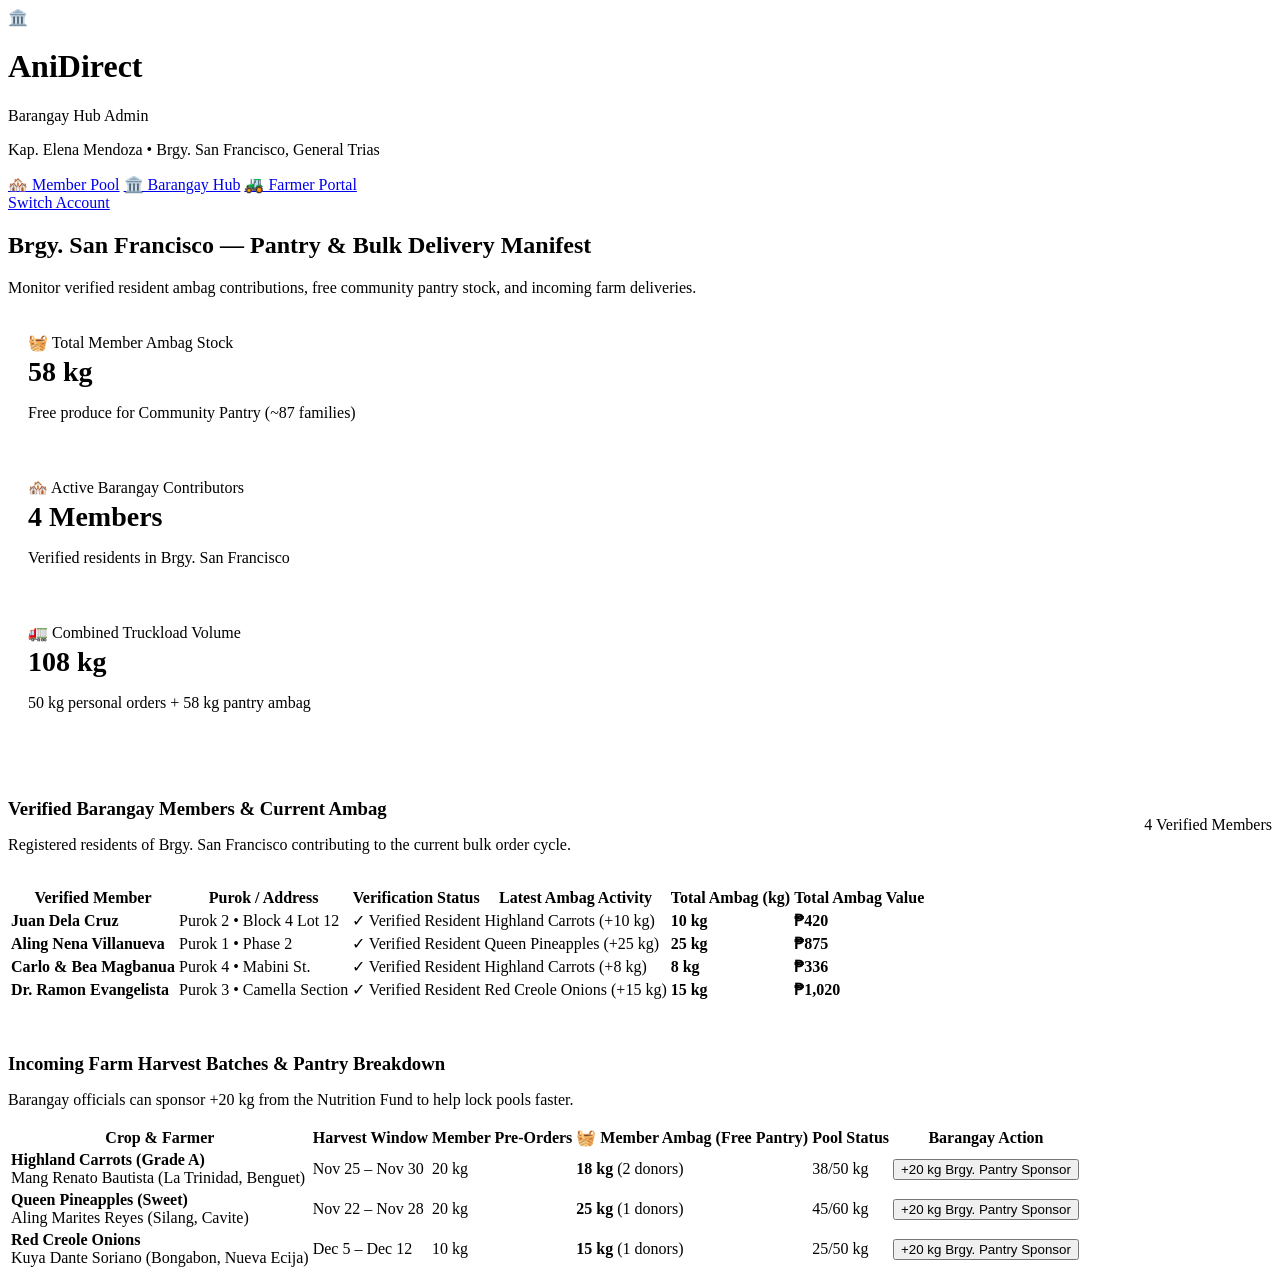
==== barangay.html @ 3eaff404 "Initial Commit" ====
<!DOCTYPE html>
<html lang="en">
<head>
  <meta charset="UTF-8" />
  <meta name="viewport" content="width=device-width, initial-scale=1.0" />
  <title>AniDirect — Barangay Pantry Coordinator</title>
  <link rel="preconnect" href="https://fonts.googleapis.com" />
  <link rel="preconnect" href="https://fonts.gstatic.com" crossorigin />
  <link href="https://fonts.googleapis.com/css2?family=Plus+Jakarta+Sans:wght@400;500;600;700;800&display=swap" rel="stylesheet" />
  <link rel="stylesheet" href="style.css" />
</head>
<body>
  <header class="navbar">
    <div class="nav-container">
      <div class="brand">
        <div class="logo-mark">🏛️</div>
        <div>
          <div class="brand-title-row">
            <h1>AniDirect</h1>
            <span class="sdg-pill">Barangay Hub Admin</span>
          </div>
          <p id="barangay-admin-subtitle">Kap. Elena Mendoza • Brgy. San Francisco, General Trias</p>
        </div>
      </div>

      <div class="nav-actions">
        <nav class="role-switcher">
          <a href="index.html" class="tab-btn">🏘️ Member Pool</a>
          <a href="barangay.html" class="tab-btn active">🏛️ Barangay Hub</a>
          <a href="farmer.html" class="tab-btn">🚜 Farmer Portal</a>
        </nav>
        <a href="login.html" class="switch-account-btn">Switch Account</a>
      </div>
    </div>
  </header>

  <main class="container">
    <div class="section-header">
      <div>
        <h2>Brgy. San Francisco — Pantry &amp; Bulk Delivery Manifest</h2>
        <p class="subtitle">Monitor verified resident ambag contributions, free community pantry stock, and incoming farm deliveries.</p>
      </div>
    </div>

    <!-- Summary Cards -->
    <div class="grid" style="margin-bottom: 2rem;" id="barangay-summary-cards"></div>

    <!-- Verified Barangay Members & Current Ambag Table -->
    <div class="form-card" style="max-width: 100%; overflow-x: auto; margin-bottom: 2rem;">
      <div style="display: flex; justify-content: space-between; align-items: center; flex-wrap: wrap; gap: 0.5rem; margin-bottom: 1rem;">
        <div>
          <h3 style="margin-bottom: 0.2rem;">Verified Barangay Members &amp; Current Ambag</h3>
          <p class="subtitle">Registered residents of Brgy. San Francisco contributing to the current bulk order cycle.</p>
        </div>
        <span class="badge" id="verified-member-count">0 Verified Members</span>
      </div>

      <table class="manifest-table">
        <thead>
          <tr>
            <th>Verified Member</th>
            <th>Purok / Address</th>
            <th>Verification Status</th>
            <th>Latest Ambag Activity</th>
            <th>Total Ambag (kg)</th>
            <th>Total Ambag Value</th>
          </tr>
        </thead>
        <tbody id="verified-members-body"></tbody>
      </table>
    </div>

    <!-- Incoming Harvest Batches Table -->
    <div class="form-card" style="max-width: 100%; overflow-x: auto;">
      <h3 style="margin-bottom: 0.25rem;">Incoming Farm Harvest Batches &amp; Pantry Breakdown</h3>
      <p class="subtitle" style="margin-bottom: 1rem;">Barangay officials can sponsor +20 kg from the Nutrition Fund to help lock pools faster.</p>

      <table class="manifest-table">
        <thead>
          <tr>
            <th>Crop &amp; Farmer</th>
            <th>Harvest Window</th>
            <th>Member Pre-Orders</th>
            <th>🧺 Member Ambag (Free Pantry)</th>
            <th>Pool Status</th>
            <th>Barangay Action</th>
          </tr>
        </thead>
        <tbody id="barangay-manifest-body"></tbody>
      </table>
    </div>
  </main>

  <div id="toast" class="toast hidden"></div>

  <script src="js/storage.js"></script>
  <script src="js/barangay.js"></script>
</body>
</html>
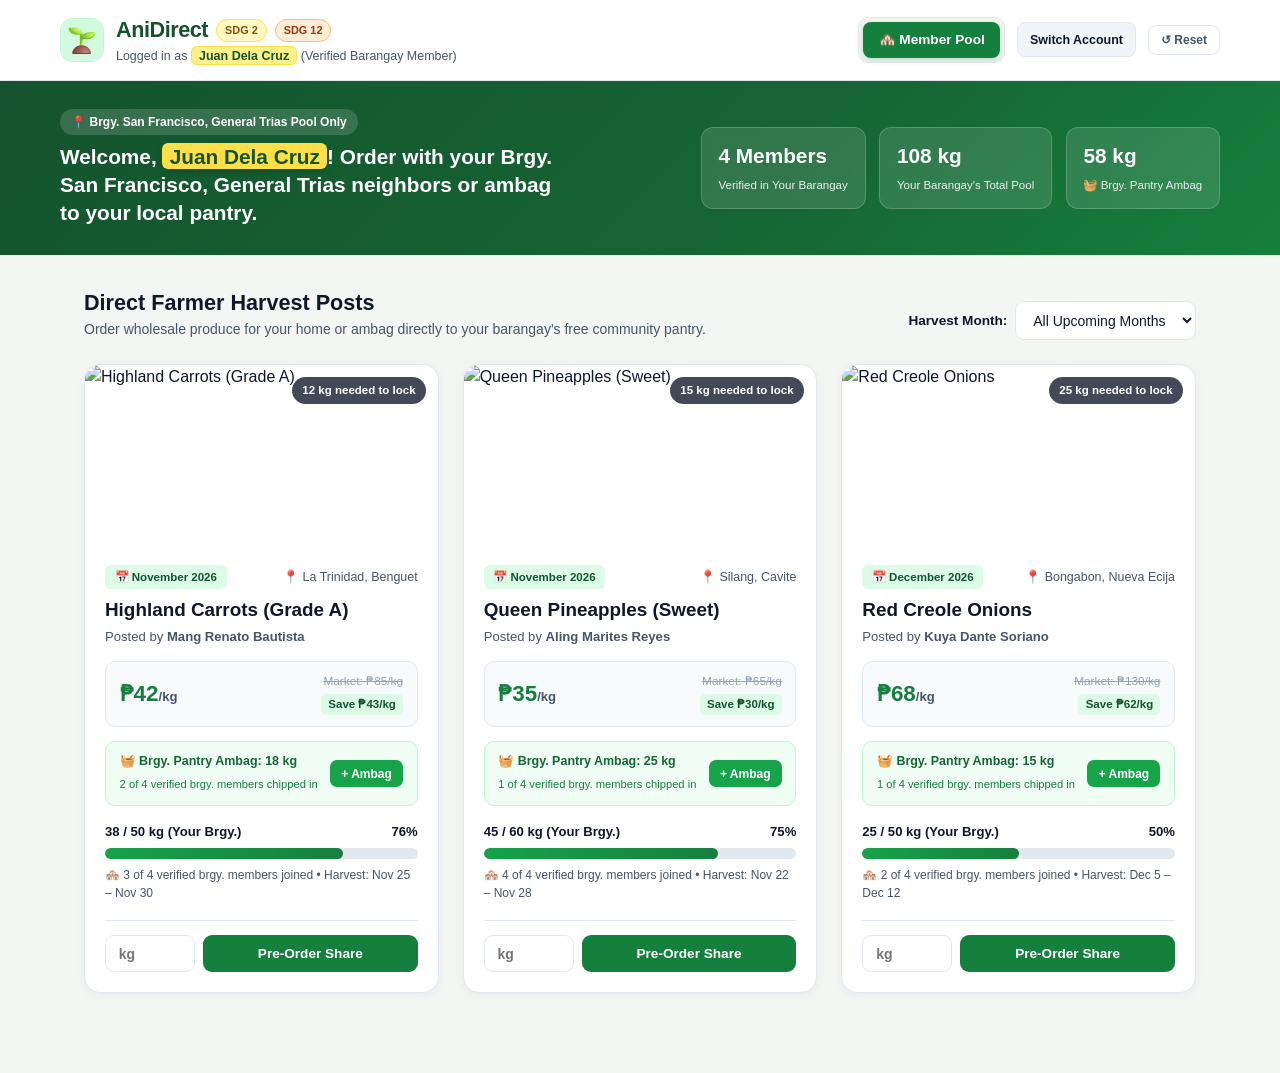
==== commit 0b959034: "2nd Version" ====
--- a/barangay.html
+++ b/barangay.html
@@ -4,6 +4,7 @@
   <meta charset="UTF-8" />
   <meta name="viewport" content="width=device-width, initial-scale=1.0" />
   <title>AniDirect — Barangay Pantry Coordinator</title>
+  <link rel="icon" type="image/jpeg" href="logo.jpg" />
   <link rel="preconnect" href="https://fonts.googleapis.com" />
   <link rel="preconnect" href="https://fonts.gstatic.com" crossorigin />
   <link href="https://fonts.googleapis.com/css2?family=Plus+Jakarta+Sans:wght@400;500;600;700;800&display=swap" rel="stylesheet" />
@@ -13,7 +14,7 @@
   <header class="navbar">
     <div class="nav-container">
       <div class="brand">
-        <div class="logo-mark">🏛️</div>
+        <img src="logo.png" alt="AniDirect Logo" class="logo-mark" />
         <div>
           <div class="brand-title-row">
             <h1>AniDirect</h1>
@@ -24,11 +25,7 @@
       </div>
 
       <div class="nav-actions">
-        <nav class="role-switcher">
-          <a href="index.html" class="tab-btn">🏘️ Member Pool</a>
-          <a href="barangay.html" class="tab-btn active">🏛️ Barangay Hub</a>
-          <a href="farmer.html" class="tab-btn">🚜 Farmer Portal</a>
-        </nav>
+        <nav class="role-switcher"></nav>
         <a href="login.html" class="switch-account-btn">Switch Account</a>
       </div>
     </div>
@@ -73,7 +70,7 @@
     <!-- Incoming Harvest Batches Table -->
     <div class="form-card" style="max-width: 100%; overflow-x: auto;">
       <h3 style="margin-bottom: 0.25rem;">Incoming Farm Harvest Batches &amp; Pantry Breakdown</h3>
-      <p class="subtitle" style="margin-bottom: 1rem;">Barangay officials can sponsor +20 kg from the Nutrition Fund to help lock pools faster.</p>
+      <p class="subtitle" style="margin-bottom: 1rem;">Barangay officials can sponsor +10 kg from the Nutrition Fund to help lock pools faster.</p>
 
       <table class="manifest-table">
         <thead>
@@ -89,6 +86,17 @@
         <tbody id="barangay-manifest-body"></tbody>
       </table>
     </div>
+
+    <!-- Live Farmer Harvest Posts Feed -->
+    <div style="margin-top: 2.5rem;">
+      <div class="section-header">
+        <div>
+          <h2>Active Farmer Harvest Posts</h2>
+          <p class="subtitle">Live listings posted by partner farmers available to Brgy. San Francisco.</p>
+        </div>
+      </div>
+      <div id="barangay-harvest-feed" class="grid"></div>
+    </div>
   </main>
 
   <div id="toast" class="toast hidden"></div>
--- a/style.css
+++ b/style.css
@@ -0,0 +1,963 @@
+:root {
+  --primary: #15803d;
+  --primary-dark: #14532d;
+  --primary-light: #dcfce7;
+  --accent: #d97706;
+  --accent-light: #fef3c7;
+  --bg: #f4f6f4;
+  --card-bg: #ffffff;
+  --text: #0f172a;
+  --muted: #475569;
+  --border: #e2e8f0;
+  --shadow-sm: 0 2px 8px rgba(15, 23, 42, 0.05);
+  --shadow-md: 0 10px 25px rgba(15, 23, 42, 0.08);
+}
+
+* {
+  box-sizing: border-box;
+  margin: 0;
+  padding: 0;
+  font-family: "Plus Jakarta Sans", -apple-system, BlinkMacSystemFont, sans-serif;
+}
+
+body {
+  background-color: var(--bg);
+  color: var(--text);
+  line-height: 1.5;
+  padding-bottom: 3rem;
+}
+
+.hidden {
+  display: none !important;
+}
+
+/* Navbar */
+.navbar {
+  background: rgba(255, 255, 255, 0.95);
+  backdrop-filter: blur(8px);
+  border-bottom: 1px solid var(--border);
+  padding: 0.9rem 1.5rem;
+  position: sticky;
+  top: 0;
+  z-index: 20;
+}
+
+.nav-container {
+  max-width: 1160px;
+  margin: 0 auto;
+  display: flex;
+  flex-wrap: wrap;
+  justify-content: space-between;
+  align-items: center;
+  gap: 1rem;
+}
+
+.brand {
+  display: flex;
+  align-items: center;
+  gap: 0.75rem;
+}
+
+.logo-mark {
+  width: 44px;
+  height: 44px;
+  object-fit: cover;
+  border-radius: 12px;
+  background: #cdfce0;
+  border: 1px solid #bbf7d0;
+  display: block;
+}
+
+.logo-mark.large {
+  width: 68px;
+  height: 68px;
+  border-radius: 16px;
+  margin: 0 auto 0.75rem;
+}
+
+.brand-title-row {
+  display: flex;
+  align-items: center;
+  flex-wrap: wrap;
+  gap: 0.5rem;
+}
+
+.brand h1 {
+  font-size: 1.35rem;
+  font-weight: 800;
+  color: var(--primary-dark);
+  letter-spacing: -0.02em;
+}
+
+.sdg-pill {
+  font-size: 0.68rem;
+  font-weight: 700;
+  background: #fef9c3;
+  color: #854d0e;
+  padding: 0.15rem 0.5rem;
+  border-radius: 999px;
+  border: 1px solid #fde047;
+}
+
+.sdg-pill.alt {
+  background: #ffedd5;
+  color: #9a3412;
+  border-color: #fdba74;
+}
+
+.brand p {
+  font-size: 0.78rem;
+  color: var(--muted);
+}
+
+.nav-actions {
+  display: flex;
+  align-items: center;
+  gap: 0.75rem;
+  flex-wrap: wrap;
+}
+
+.role-switcher {
+  background: var(--bg);
+  padding: 0.25rem;
+  border-radius: 10px;
+  border: 1px solid var(--border);
+  display: flex;
+  gap: 0.25rem;
+}
+
+.tab-btn {
+  text-decoration: none;
+  display: inline-block;
+  padding: 0.5rem 0.95rem;
+  border-radius: 8px;
+  border: none;
+  background: transparent;
+  color: var(--muted);
+  font-weight: 600;
+  font-size: 0.85rem;
+  cursor: pointer;
+  transition: all 0.2s;
+}
+
+.tab-btn.active {
+  background: var(--primary);
+  color: white;
+  box-shadow: 0 2px 6px rgba(21, 128, 61, 0.25);
+}
+
+.switch-account-btn {
+  text-decoration: none;
+  background: #f1f5f9;
+  color: var(--text);
+  border: 1px solid var(--border);
+  padding: 0.45rem 0.75rem;
+  border-radius: 8px;
+  font-size: 0.78rem;
+  font-weight: 700;
+}
+
+.switch-account-btn:hover {
+  background: #e2e8f0;
+}
+
+.reset-btn {
+  background: white;
+  border: 1px solid var(--border);
+  color: var(--muted);
+  padding: 0.45rem 0.75rem;
+  border-radius: 8px;
+  font-size: 0.75rem;
+  font-weight: 600;
+  cursor: pointer;
+  transition: all 0.2s;
+}
+
+.reset-btn:hover {
+  border-color: #fca5a5;
+  color: #dc2626;
+  background: #fef2f2;
+}
+
+/* Highlighted Logged-in User Name */
+.user-highlight {
+  background: #fef08a;
+  color: #14532d;
+  font-weight: 800;
+  padding: 0.1rem 0.45rem;
+  border-radius: 6px;
+  border: 1px solid #fde047;
+}
+
+.impact-banner .user-highlight {
+  background: #fde047;
+  color: #14532d;
+  border: none;
+  box-shadow: 0 2px 6px rgba(0, 0, 0, 0.15);
+}
+
+/* Impact Hero Banner */
+.impact-banner {
+  background: linear-gradient(135deg, #14532d 0%, #166534 60%, #15803d 100%);
+  color: white;
+  padding: 1.75rem 1.5rem;
+}
+
+.impact-container {
+  max-width: 1160px;
+  margin: 0 auto;
+  display: flex;
+  flex-wrap: wrap;
+  justify-content: space-between;
+  align-items: center;
+  gap: 1.5rem;
+}
+
+.impact-intro {
+  max-width: 500px;
+}
+
+.hub-tag {
+  display: inline-block;
+  background: rgba(255, 255, 255, 0.15);
+  padding: 0.25rem 0.7rem;
+  border-radius: 999px;
+  font-size: 0.75rem;
+  font-weight: 600;
+  margin-bottom: 0.5rem;
+}
+
+.impact-intro h2 {
+  font-size: 1.3rem;
+  font-weight: 700;
+  line-height: 1.35;
+}
+
+.impact-stats {
+  display: flex;
+  flex-wrap: wrap;
+  gap: 0.85rem;
+}
+
+.stat-box {
+  background: rgba(255, 255, 255, 0.12);
+  backdrop-filter: blur(6px);
+  border: 1px solid rgba(255, 255, 255, 0.2);
+  padding: 0.8rem 1.05rem;
+  border-radius: 12px;
+  min-width: 145px;
+}
+
+.stat-value {
+  font-size: 1.3rem;
+  font-weight: 800;
+  display: block;
+}
+
+.stat-label {
+  font-size: 0.72rem;
+  opacity: 0.9;
+}
+
+/* Main Container */
+.container {
+  max-width: 1160px;
+  margin: 2rem auto;
+  padding: 0 1.5rem;
+}
+
+.section-header {
+  display: flex;
+  flex-wrap: wrap;
+  justify-content: space-between;
+  align-items: flex-end;
+  gap: 1rem;
+  margin-bottom: 1.5rem;
+}
+
+.section-header h2 {
+  font-size: 1.35rem;
+  font-weight: 800;
+}
+
+.subtitle {
+  font-size: 0.875rem;
+  color: var(--muted);
+}
+
+.filter-group {
+  display: flex;
+  align-items: center;
+  gap: 0.5rem;
+  font-size: 0.85rem;
+  font-weight: 600;
+}
+
+select,
+input[type="text"],
+input[type="number"] {
+  padding: 0.6rem 0.8rem;
+  border: 1px solid var(--border);
+  border-radius: 9px;
+  font-size: 0.875rem;
+  background: white;
+  color: var(--text);
+}
+
+select:focus,
+input:focus {
+  outline: 2px solid var(--primary-light);
+  border-color: var(--primary);
+}
+
+/* Harvest Cards Grid */
+.grid {
+  display: grid;
+  grid-template-columns: repeat(auto-fill, minmax(335px, 1fr));
+  gap: 1.5rem;
+}
+
+.card {
+  background: var(--card-bg);
+  border: 1px solid var(--border);
+  border-radius: 16px;
+  overflow: hidden;
+  display: flex;
+  flex-direction: column;
+  box-shadow: var(--shadow-sm);
+  transition: transform 0.2s ease, box-shadow 0.2s ease;
+}
+
+.card:hover {
+  transform: translateY(-3px);
+  box-shadow: var(--shadow-md);
+}
+
+.card-img-wrap {
+  position: relative;
+  height: 180px;
+}
+
+.card-img {
+  width: 100%;
+  height: 100%;
+  object-fit: cover;
+}
+
+.status-ribbon {
+  position: absolute;
+  top: 12px;
+  right: 12px;
+  background: rgba(15, 23, 42, 0.78);
+  color: white;
+  font-size: 0.72rem;
+  font-weight: 700;
+  padding: 0.3rem 0.65rem;
+  border-radius: 999px;
+  backdrop-filter: blur(4px);
+}
+
+.status-ribbon.locked {
+  background: var(--accent);
+}
+
+.card-body {
+  padding: 1.25rem;
+  display: flex;
+  flex-direction: column;
+  flex: 1;
+}
+
+.card-meta {
+  display: flex;
+  justify-content: space-between;
+  align-items: center;
+  margin-bottom: 0.45rem;
+}
+
+.badge {
+  background: var(--primary-light);
+  color: var(--primary-dark);
+  font-size: 0.72rem;
+  font-weight: 700;
+  padding: 0.2rem 0.6rem;
+  border-radius: 6px;
+}
+
+.location {
+  font-size: 0.78rem;
+  font-weight: 500;
+  color: var(--muted);
+}
+
+.card h3 {
+  font-size: 1.18rem;
+  font-weight: 700;
+  margin-bottom: 0.15rem;
+}
+
+.farmer-name {
+  font-size: 0.82rem;
+  color: var(--muted);
+  margin-bottom: 0.9rem;
+}
+
+/* Price Comparison Box */
+.price-box {
+  background: #f8fafc;
+  border: 1px solid var(--border);
+  padding: 0.7rem 0.85rem;
+  border-radius: 10px;
+  display: flex;
+  justify-content: space-between;
+  align-items: center;
+  margin-bottom: 0.85rem;
+}
+
+.bulk-price {
+  font-size: 1.4rem;
+  font-weight: 800;
+  color: var(--primary);
+}
+
+.bulk-price span {
+  font-size: 0.82rem;
+  font-weight: 600;
+  color: var(--muted);
+}
+
+.market-compare {
+  text-align: right;
+}
+
+.old-price {
+  font-size: 0.74rem;
+  text-decoration: line-through;
+  color: #94a3b8;
+  display: block;
+}
+
+.savings-pill {
+  display: inline-block;
+  margin-top: 0.15rem;
+  background: var(--primary-light);
+  color: var(--primary-dark);
+  font-size: 0.72rem;
+  font-weight: 700;
+  padding: 0.12rem 0.45rem;
+  border-radius: 5px;
+}
+
+/* Community Pantry Ambag Box */
+.ambag-box {
+  background: #f0fdf4;
+  border: 1px solid #bbf7d0;
+  padding: 0.65rem 0.85rem;
+  border-radius: 10px;
+  margin-bottom: 0.95rem;
+  display: flex;
+  justify-content: space-between;
+  align-items: center;
+  gap: 0.5rem;
+}
+
+.ambag-title {
+  display: block;
+  font-size: 0.78rem;
+  font-weight: 700;
+  color: #166534;
+}
+
+.ambag-sub {
+  font-size: 0.7rem;
+  color: #15803d;
+}
+
+.ambag-btn {
+  background: #16a34a;
+  color: white;
+  border: none;
+  padding: 0.4rem 0.7rem;
+  border-radius: 7px;
+  font-size: 0.75rem;
+  font-weight: 700;
+  cursor: pointer;
+  white-space: nowrap;
+  transition: background 0.2s;
+}
+
+.ambag-btn:hover {
+  background: #15803d;
+}
+
+/* Pool Progress Bar */
+.pool-section {
+  margin-bottom: 1.1rem;
+}
+
+.pool-labels {
+  display: flex;
+  justify-content: space-between;
+  font-size: 0.82rem;
+  font-weight: 700;
+  margin-bottom: 0.4rem;
+}
+
+.progress-track {
+  width: 100%;
+  height: 11px;
+  background: #e2e8f0;
+  border-radius: 999px;
+  overflow: hidden;
+}
+
+.progress-fill {
+  height: 100%;
+  background: linear-gradient(90deg, #16a34a, #15803d);
+  border-radius: 999px;
+  transition: width 0.5s cubic-bezier(0.4, 0, 0.2, 1);
+}
+
+.progress-fill.locked {
+  background: linear-gradient(90deg, #f59e0b, #d97706);
+}
+
+.pool-note {
+  font-size: 0.75rem;
+  color: var(--muted);
+  margin-top: 0.45rem;
+}
+
+.pool-note.success {
+  color: #b45309;
+  font-weight: 600;
+}
+
+/* Pre-order Input */
+.order-row {
+  margin-top: auto;
+  padding-top: 0.9rem;
+  border-top: 1px solid var(--border);
+  display: flex;
+  gap: 0.5rem;
+}
+
+.order-row input {
+  width: 90px;
+  font-weight: 600;
+}
+
+.order-btn {
+  flex: 1;
+  background: var(--primary);
+  color: white;
+  border: none;
+  border-radius: 9px;
+  font-weight: 700;
+  font-size: 0.85rem;
+  cursor: pointer;
+  transition: background 0.2s;
+}
+
+.order-btn:hover {
+  background: var(--primary-dark);
+}
+
+.full-btn {
+  width: 100%;
+  padding: 0.75rem;
+}
+
+/* Farmer View Layout */
+.farmer-layout {
+  display: grid;
+  grid-template-columns: 1.4fr 1fr;
+  gap: 1.5rem;
+  align-items: start;
+}
+
+@media (max-width: 820px) {
+  .farmer-layout {
+    grid-template-columns: 1fr;
+  }
+}
+
+.form-card {
+  background: var(--card-bg);
+  padding: 2rem;
+  border-radius: 16px;
+  border: 1px solid var(--border);
+  box-shadow: var(--shadow-sm);
+}
+
+.form-header {
+  margin-bottom: 1.25rem;
+}
+
+.farmer-badge {
+  display: inline-block;
+  background: var(--accent-light);
+  color: #92400e;
+  font-size: 0.72rem;
+  font-weight: 700;
+  padding: 0.2rem 0.6rem;
+  border-radius: 6px;
+  margin-bottom: 0.4rem;
+}
+
+.form-group {
+  margin-bottom: 1rem;
+}
+
+.form-group label {
+  display: block;
+  font-size: 0.82rem;
+  font-weight: 700;
+  margin-bottom: 0.35rem;
+}
+
+.form-group input,
+.form-group select {
+  width: 100%;
+}
+
+.form-row {
+  display: grid;
+  grid-template-columns: 1fr 1fr;
+  gap: 0.85rem;
+}
+
+.form-row.three-col {
+  grid-template-columns: 1fr 1fr 1fr;
+}
+
+.upload-box {
+  border: 1.5px dashed #cbd5e1;
+  padding: 0.85rem;
+  border-radius: 10px;
+  background: #f8fafc;
+}
+
+.photo-preview {
+  width: 100%;
+  height: 140px;
+  object-fit: cover;
+  border-radius: 8px;
+  margin-top: 0.65rem;
+}
+
+.submit-btn {
+  width: 100%;
+  padding: 0.85rem;
+  background: var(--accent);
+  color: white;
+  border: none;
+  border-radius: 10px;
+  font-weight: 700;
+  font-size: 0.95rem;
+  cursor: pointer;
+  margin-top: 0.5rem;
+  transition: opacity 0.2s;
+}
+
+.submit-btn:hover {
+  opacity: 0.92;
+}
+
+.farmer-info-card {
+  background: #14532d;
+  color: white;
+  padding: 1.75rem;
+  border-radius: 16px;
+}
+
+.farmer-info-card h3 {
+  font-size: 1.15rem;
+  margin-bottom: 1rem;
+}
+
+.benefit-list {
+  list-style: none;
+  display: flex;
+  flex-direction: column;
+  gap: 1rem;
+}
+
+.benefit-list li strong {
+  display: block;
+  font-size: 0.92rem;
+  color: #86efac;
+}
+
+.benefit-list li span {
+  font-size: 0.82rem;
+  opacity: 0.9;
+}
+
+/* Modal */
+.modal-backdrop {
+  position: fixed;
+  inset: 0;
+  background: rgba(15, 23, 42, 0.55);
+  backdrop-filter: blur(4px);
+  display: grid;
+  place-items: center;
+  padding: 1rem;
+  z-index: 50;
+}
+
+.modal-card {
+  background: white;
+  width: 100%;
+  max-width: 450px;
+  border-radius: 16px;
+  overflow: hidden;
+  box-shadow: 0 20px 40px rgba(0, 0, 0, 0.2);
+}
+
+.modal-header {
+  padding: 1.1rem 1.35rem;
+  border-bottom: 1px solid var(--border);
+  display: flex;
+  justify-content: space-between;
+  align-items: center;
+}
+
+.close-modal {
+  background: none;
+  border: none;
+  font-size: 1.1rem;
+  cursor: pointer;
+  color: var(--muted);
+}
+
+.modal-body {
+  padding: 1.35rem;
+}
+
+.receipt-row {
+  display: flex;
+  justify-content: space-between;
+  font-size: 0.88rem;
+  margin-bottom: 0.55rem;
+}
+
+.ambag-addon-box {
+  background: #f0fdf4;
+  border: 1px solid #86efac;
+  padding: 0.75rem;
+  border-radius: 10px;
+  margin: 0.85rem 0;
+}
+
+.ambag-addon-label {
+  display: flex;
+  align-items: center;
+  gap: 0.5rem;
+  font-size: 0.82rem;
+  font-weight: 700;
+  color: #14532d;
+  cursor: pointer;
+}
+
+.ambag-addon-note {
+  font-size: 0.72rem;
+  color: #166534;
+  margin-top: 0.25rem;
+  margin-left: 1.35rem;
+}
+
+.receipt-total {
+  border-top: 1px solid var(--border);
+  padding-top: 0.75rem;
+  margin-top: 0.75rem;
+  font-weight: 800;
+  font-size: 1.05rem;
+  display: flex;
+  justify-content: space-between;
+}
+
+.escrow-note {
+  background: #eff6ff;
+  border: 1px solid #bfdbfe;
+  color: #1e40af;
+  font-size: 0.76rem;
+  padding: 0.7rem;
+  border-radius: 10px;
+  margin: 0.85rem 0;
+}
+
+.confirm-pay-btn {
+  width: 100%;
+  padding: 0.8rem;
+  background: #007dfe;
+  color: white;
+  border: none;
+  border-radius: 10px;
+  font-weight: 700;
+  font-size: 0.92rem;
+  cursor: pointer;
+}
+
+.confirm-pay-btn.ambag-confirm {
+  background: var(--primary);
+}
+
+/* Login Page */
+.login-body {
+  min-height: 100vh;
+  display: grid;
+  place-items: center;
+  padding: 1.5rem;
+  background: linear-gradient(160deg, #f0fdf4 0%, #f4f6f4 60%);
+}
+
+.login-wrapper {
+  width: 100%;
+  max-width: 580px;
+}
+
+.login-header {
+  text-align: center;
+  margin-bottom: 1.5rem;
+}
+
+.sdg-row {
+  display: flex;
+  justify-content: center;
+  gap: 0.5rem;
+  margin-top: 0.65rem;
+}
+
+.login-card {
+  background: white;
+  border: 1px solid var(--border);
+  border-radius: 18px;
+  padding: 2rem;
+  box-shadow: var(--shadow-md);
+}
+
+.login-card h2 {
+  font-size: 1.25rem;
+  margin-bottom: 0.2rem;
+}
+
+.role-cards {
+  display: flex;
+  flex-direction: column;
+  gap: 0.75rem;
+  margin-top: 1.25rem;
+}
+
+.role-select-card {
+  display: flex;
+  align-items: center;
+  gap: 1rem;
+  width: 100%;
+  text-align: left;
+  background: #f8fafc;
+  border: 1.5px solid var(--border);
+  padding: 0.95rem 1.1rem;
+  border-radius: 12px;
+  cursor: pointer;
+  transition: all 0.2s;
+}
+
+.role-select-card:hover {
+  border-color: var(--primary);
+  background: #f0fdf4;
+  transform: translateX(3px);
+}
+
+.role-icon {
+  font-size: 1.65rem;
+}
+
+.role-info {
+  flex: 1;
+}
+
+.role-info strong {
+  display: block;
+  font-size: 0.95rem;
+  color: var(--text);
+}
+
+.role-info span {
+  display: block;
+  font-size: 0.8rem;
+  font-weight: 600;
+  color: var(--primary-dark);
+}
+
+.role-info small {
+  display: block;
+  font-size: 0.74rem;
+  color: var(--muted);
+}
+
+.arrow {
+  font-weight: 800;
+  color: var(--primary);
+  font-size: 1.1rem;
+}
+
+.divider {
+  text-align: center;
+  margin: 1.35rem 0;
+  position: relative;
+}
+
+.divider::before {
+  content: "";
+  position: absolute;
+  left: 0;
+  right: 0;
+  top: 50%;
+  height: 1px;
+  background: var(--border);
+}
+
+.divider span {
+  position: relative;
+  background: white;
+  padding: 0 0.75rem;
+  font-size: 0.75rem;
+  color: var(--muted);
+}
+
+/* Barangay Manifest Table */
+.manifest-table {
+  width: 100%;
+  border-collapse: collapse;
+  font-size: 0.85rem;
+}
+
+.manifest-table th,
+.manifest-table td {
+  text-align: left;
+  padding: 0.85rem 0.75rem;
+  border-bottom: 1px solid var(--border);
+}
+
+.manifest-table th {
+  font-size: 0.75rem;
+  text-transform: uppercase;
+  color: var(--muted);
+  background: #f8fafc;
+}
+
+/* Toast */
+.toast {
+  position: fixed;
+  bottom: 24px;
+  right: 24px;
+  background: #0f172a;
+  color: white;
+  padding: 0.85rem 1.25rem;
+  border-radius: 12px;
+  font-size: 0.875rem;
+  font-weight: 600;
+  box-shadow: 0 10px 25px rgba(0, 0, 0, 0.2);
+  z-index: 60;
+}
